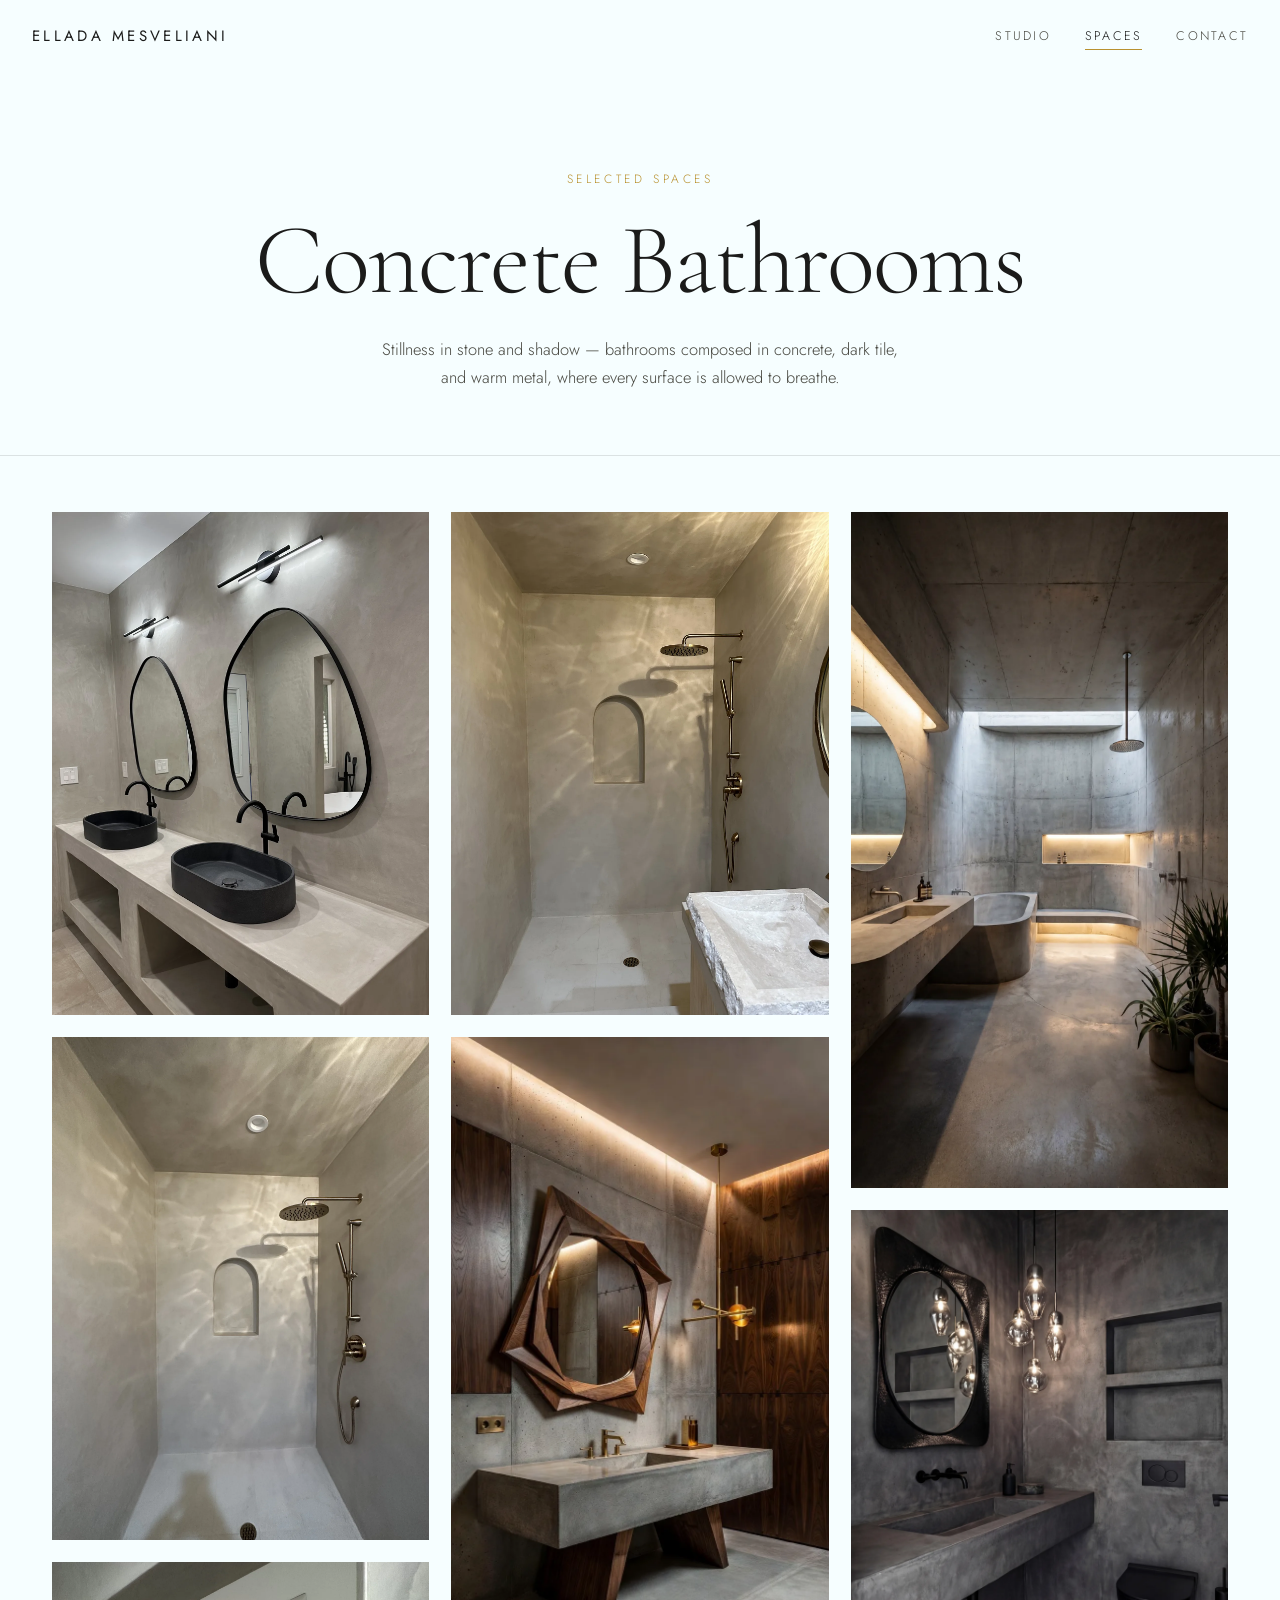
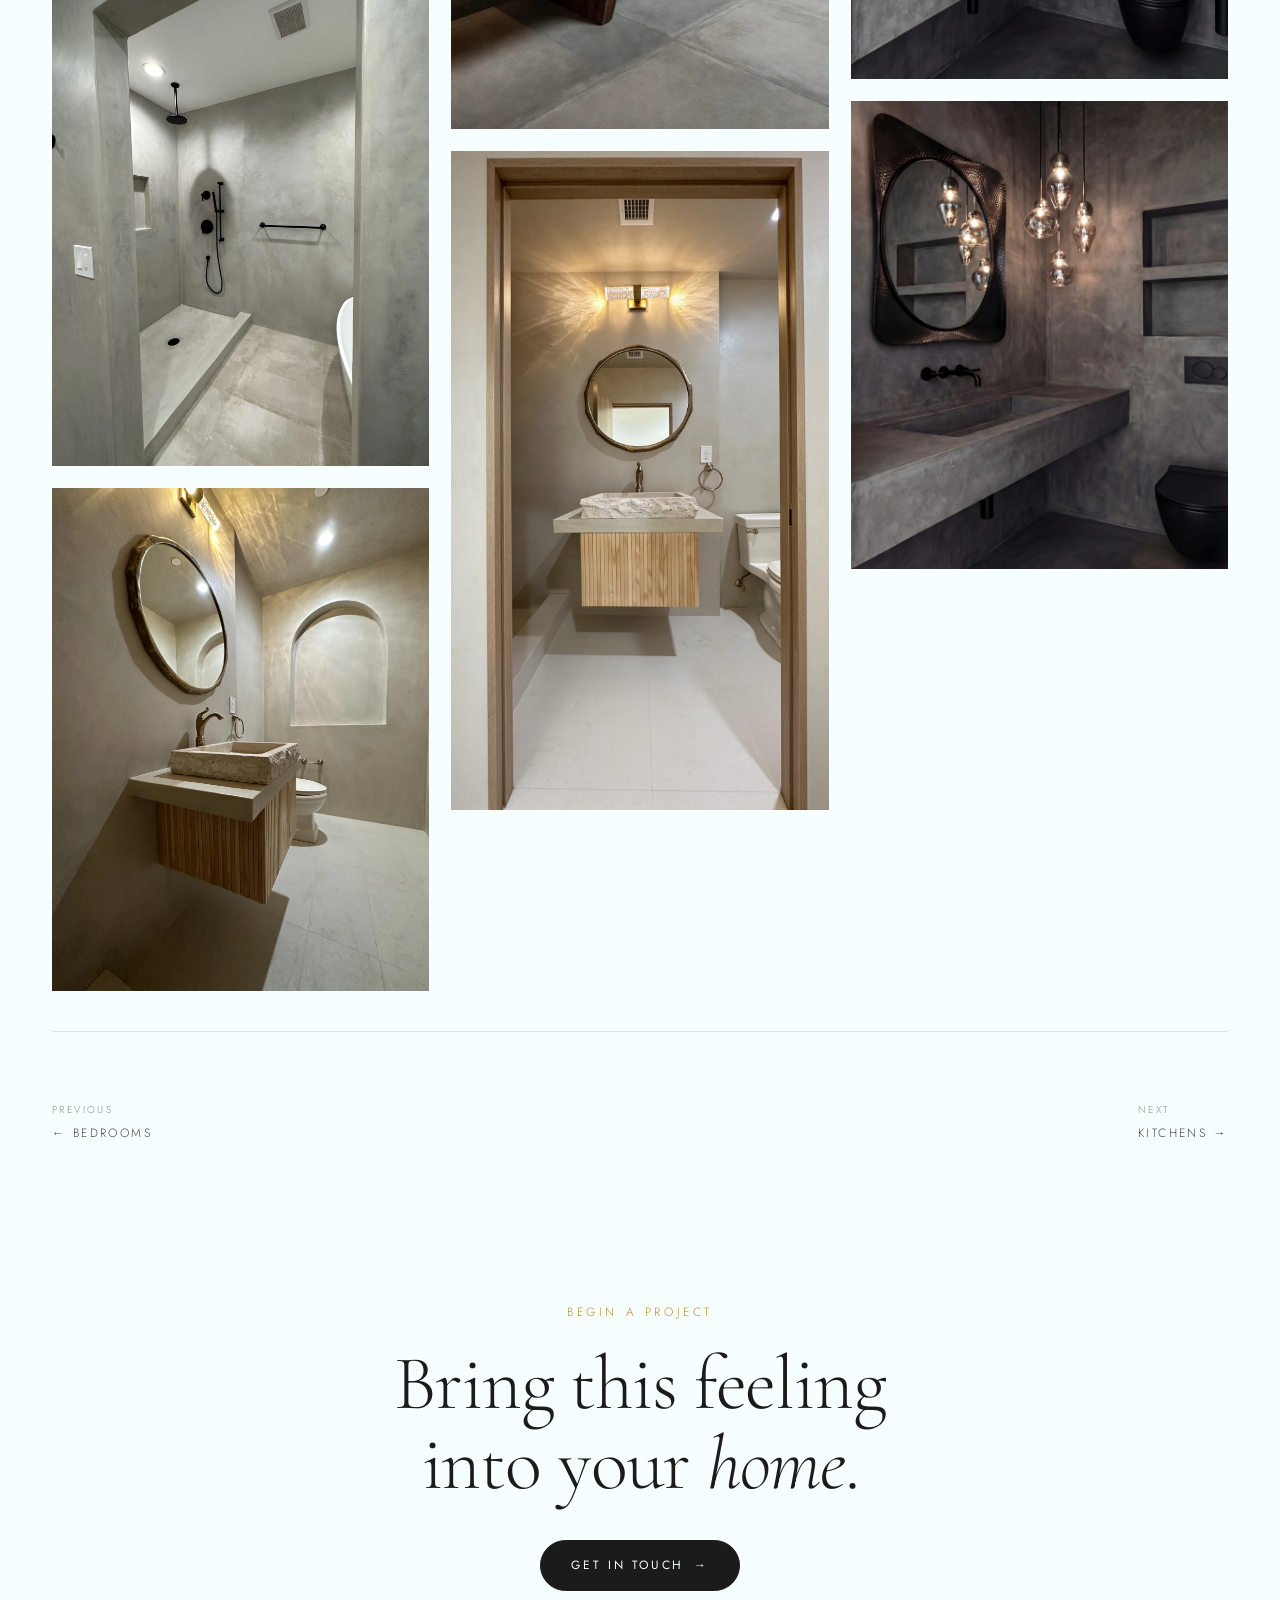
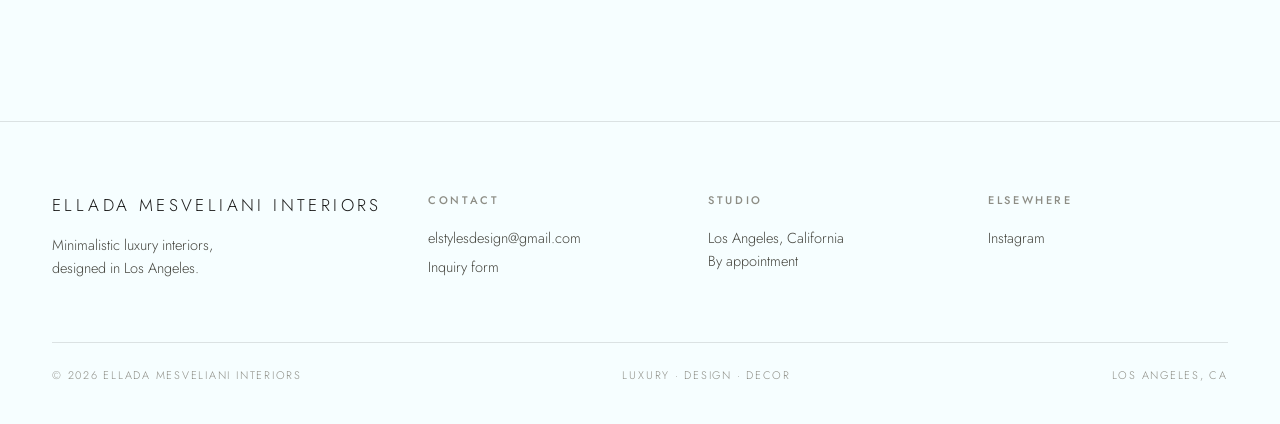
==== bathrooms.html @ 1f4c0fed "Update contact email to elstylesdesign@gmail.com and wire form to send Replace all displayed/mailto " ====
<!doctype html>
<html lang="en">
<head>
<meta charset="utf-8" />
<meta name="viewport" content="width=device-width, initial-scale=1" />
<title>Concrete Bathrooms — Ellada Mesveliani Interiors</title>
<meta name="description" content="Concrete bathrooms by Ellada Mesveliani Interiors — minimalistic luxury in Los Angeles." />
<link rel="preconnect" href="https://fonts.googleapis.com" />
<link rel="preconnect" href="https://fonts.gstatic.com" crossorigin />
<link href="https://fonts.googleapis.com/css2?family=Cormorant+Garamond:ital,wght@0,300;0,400;1,300;1,400&family=Jost:wght@200;300;400;500;600&display=swap" rel="stylesheet" />
<link rel="stylesheet" href="styles.css" />
</head>
<body>

<nav class="nav scrolled" id="nav">
  <a href="index.html" class="mark">Ellada Mesveliani</a>
  <div class="links" id="navLinks">
    <a href="index.html#studio">Studio</a>
    <a href="index.html#spaces" class="active">Spaces</a>
    <a href="contact.html">Contact</a>
  </div>
  <button class="nav-toggle" id="navToggle" aria-label="Menu">Menu</button>
</nav>

<header class="gallery-hero">
  <div class="wrap">
    <div class="eyebrow">Selected Spaces</div>
    <h1>Concrete Bathrooms</h1>
    <p>Stillness in stone and shadow — bathrooms composed in concrete, dark tile, and warm metal, where every surface is allowed to breathe.</p>
  </div>
</header>

<section class="wrap">
  <div class="gallery">
    <figure><img src="uploads/bathrooms/bath-01.webp" alt="Concrete bathroom in stone and shadow" loading="lazy" /></figure>
    <figure><img src="uploads/bathrooms/bath-02.webp" alt="Microcement bathroom with sculptural forms" loading="lazy" /></figure>
    <figure><img src="uploads/bathrooms/bath-03.webp" alt="Walk-in shower in dark tile with warm metal fixtures" loading="lazy" /></figure>
    <figure><img src="uploads/bathrooms/bath-04.webp" alt="Monolithic concrete vanity in minimalist bath" loading="lazy" /></figure>
    <figure><img src="uploads/bathrooms/bath-05.webp" alt="Stone bathroom composed in concrete and shadow" loading="lazy" /></figure>
    <figure><img src="uploads/bathrooms/bath-06.webp" alt="Powder room in warm concrete and brass" loading="lazy" /></figure>
    <figure><img src="uploads/bathrooms/bath-07.webp" alt="Tall concrete bath with quiet natural light" loading="lazy" /></figure>
    <figure><img src="uploads/bathrooms/bath-08.webp" alt="Sculptural concrete bathroom detail" loading="lazy" /></figure>
    <figure><img src="uploads/bathrooms/bath-09.webp" alt="Dark stone bathroom with monolithic surfaces" loading="lazy" /></figure>
    <figure><img src="uploads/bathrooms/bath-10.webp" alt="Concrete and dark tile bathroom in soft shadow" loading="lazy" /></figure>
  </div>

  <nav class="space-nav">
    <a href="bedrooms.html"><span class="k">Previous</span>&larr; Bedrooms</a>
    <a href="kitchens.html"><span class="k">Next</span>Kitchens &rarr;</a>
  </nav>
</section>

<section class="contact-band">
  <div class="wrap reveal">
    <div class="eyebrow">Begin a Project</div>
    <h2>Bring this feeling<br>into your <em>home</em>.</h2>
    <a href="contact.html" class="btn solid">Get in touch <span class="arrow">&rarr;</span></a>
  </div>
</section>

<footer class="foot">
  <div class="wrap">
    <div class="grid-foot">
      <div>
        <div class="brand-mark">Ellada Mesveliani Interiors</div>
        <p>Minimalistic luxury interiors,<br>designed in Los Angeles.</p>
      </div>
      <div>
        <h4>Contact</h4>
        <a href="mailto:elstylesdesign@gmail.com">elstylesdesign@gmail.com</a>
        <a href="contact.html">Inquiry form</a>
      </div>
      <div>
        <h4>Studio</h4>
        <p>Los Angeles, California<br>By appointment</p>
      </div>
      <div>
        <h4>Elsewhere</h4>
        <a href="https://instagram.com/ellada_mesveliani" target="_blank" rel="noopener">Instagram</a>
      </div>
    </div>
    <div class="meta">
      <span>&copy; 2026 Ellada Mesveliani Interiors</span>
      <span>Luxury &middot; Design &middot; Decor</span>
      <span>Los Angeles, CA</span>
    </div>
  </div>
</footer>

<div class="lightbox" id="lightbox" aria-hidden="true">
  <button class="lb-close" id="lbClose">Close &times;</button>
  <button class="lb-arrow lb-prev" id="lbPrev" aria-label="Previous">&#8249;</button>
  <img id="lbImg" src="" alt="" />
  <button class="lb-arrow lb-next" id="lbNext" aria-label="Next">&#8250;</button>
</div>

<script src="script.js"></script>
</body>
</html>
---- styles.css ----
/* ===========================================================
   Ellada Mesveliani Interiors — shared stylesheet
   Luxury · Design · Decor — Los Angeles
   =========================================================== */

:root {
  --bg:        #F6FEFF;   /* page background */
  --ink:       #1b1b1a;   /* primary text   */
  --ink-soft:  #46463f;   /* body copy      */
  --ink-mute:  #8d8d85;   /* captions       */
  --gold:      #b9912f;   /* accent / mark  */
  --gold-soft: #cda85a;
  --rule:      rgba(27, 27, 26, 0.12);

  --font:  "Jost", -apple-system, BlinkMacSystemFont, "Segoe UI", sans-serif;
  --serif: "Cormorant Garamond", "Times New Roman", serif;
}

* { box-sizing: border-box; margin: 0; padding: 0; }

html { scroll-behavior: smooth; }

body {
  background: var(--bg);
  color: var(--ink);
  font-family: var(--font);
  font-weight: 300;
  font-size: 16px;
  line-height: 1.6;
  -webkit-font-smoothing: antialiased;
  text-rendering: optimizeLegibility;
}

img { max-width: 100%; display: block; }
a   { color: inherit; text-decoration: none; }

.wrap { max-width: 1240px; margin: 0 auto; padding: 0 32px; }

/* ——— Reveal on scroll ——— */
.reveal {
  opacity: 0;
  transform: translateY(28px);
  transition: opacity 1s cubic-bezier(0.2, 0.8, 0.2, 1),
              transform 1s cubic-bezier(0.2, 0.8, 0.2, 1);
}
.reveal.in { opacity: 1; transform: none; }

/* ===========================================================
   Navigation
   =========================================================== */
.nav {
  position: fixed;
  top: 0; left: 0; right: 0;
  z-index: 100;
  display: flex;
  align-items: center;
  justify-content: space-between;
  padding: 22px 32px;
  transition: background 0.5s ease, padding 0.5s ease, box-shadow 0.5s ease;
}
.nav.scrolled {
  background: rgba(246, 254, 255, 0.82);
  backdrop-filter: blur(12px);
  padding: 16px 32px;
  box-shadow: 0 1px 0 var(--rule);
}
.nav .mark {
  font-size: 15px;
  letter-spacing: 0.22em;
  font-weight: 400;
  text-transform: uppercase;
}
.nav .links { display: flex; gap: 34px; }
.nav .links a {
  font-size: 12.5px;
  letter-spacing: 0.18em;
  text-transform: uppercase;
  color: var(--ink-soft);
  position: relative;
  padding: 4px 0;
  transition: color 0.3s ease;
}
.nav .links a::after {
  content: "";
  position: absolute;
  left: 0; bottom: 0;
  width: 100%; height: 1px;
  background: var(--gold);
  transform: scaleX(0);
  transform-origin: left;
  transition: transform 0.4s ease;
}
.nav .links a:hover,
.nav .links a.active { color: var(--ink); }
.nav .links a:hover::after,
.nav .links a.active::after { transform: scaleX(1); }

.nav-toggle {
  display: none;
  background: none; border: 0;
  font-family: var(--font);
  font-size: 12px;
  letter-spacing: 0.18em;
  text-transform: uppercase;
  cursor: pointer;
  color: var(--ink);
}

@media (max-width: 760px) {
  .nav .links {
    position: fixed;
    inset: 0;
    flex-direction: column;
    align-items: center;
    justify-content: center;
    gap: 28px;
    background: var(--bg);
    opacity: 0;
    pointer-events: none;
    transition: opacity 0.4s ease;
  }
  .nav .links.open { opacity: 1; pointer-events: auto; }
  .nav .links a { font-size: 16px; }
  .nav-toggle { display: block; z-index: 110; }
}

/* ===========================================================
   Hero — Logo Website Lander
   =========================================================== */
.lander {
  position: relative;
  min-height: 100vh;
  display: flex;
  flex-direction: column;
  align-items: center;
  justify-content: center;
  text-align: center;
  padding: 120px 24px 80px;
}
.lander .name {
  font-weight: 200;
  font-size: clamp(34px, 7.2vw, 104px);
  line-height: 1.04;
  letter-spacing: 0.04em;
  text-transform: uppercase;
}
.lander .sub {
  margin-top: 30px;
  font-size: clamp(13px, 1.7vw, 21px);
  font-weight: 300;
  letter-spacing: 0.42em;
  text-transform: uppercase;
  color: var(--ink-soft);
}
.lander .place {
  margin-top: 26px;
  font-size: 12px;
  font-weight: 600;
  letter-spacing: 0.32em;
  text-transform: uppercase;
}
.lander .crest {
  width: clamp(86px, 10vw, 138px);
  height: auto;
  margin-top: 36px;
}
/* logo is a transparent PNG/WebP — sits cleanly on any background */
/* staged fade-in */
.lander > * { opacity: 0; transform: translateY(18px); animation: rise 1.1s cubic-bezier(0.2,0.8,0.2,1) forwards; }
.lander .name  { animation-delay: 0.15s; }
.lander .sub   { animation-delay: 0.45s; }
.lander .place { animation-delay: 0.65s; }
.lander .crest { animation-delay: 0.85s; }
@keyframes rise { to { opacity: 1; transform: none; } }

.scroll-cue {
  position: absolute;
  bottom: 40px; left: 50%;
  transform: translateX(-50%);
  text-align: center;
  font-size: 10px;
  letter-spacing: 0.3em;
  text-transform: uppercase;
  color: var(--ink-mute);
  opacity: 0;
  animation: riseCue 1.1s ease 1.2s forwards;
}
/* keep the horizontal centering through the fade-in */
@keyframes riseCue {
  from { opacity: 0; transform: translateX(-50%) translateY(18px); }
  to   { opacity: 1; transform: translateX(-50%); }
}
.scroll-cue::after {
  content: "";
  display: block;
  width: 1px; height: 38px;
  margin: 14px auto 0;
  background: linear-gradient(var(--ink-mute), transparent);
}

/* ===========================================================
   Section scaffolding
   =========================================================== */
.section { padding: 110px 0; }
.eyebrow {
  font-size: 12px;
  letter-spacing: 0.3em;
  text-transform: uppercase;
  color: var(--gold);
  margin-bottom: 22px;
}

/* ——— Tagline ——— */
.tagline {
  text-align: center;
  padding: 120px 24px;
  border-top: 1px solid var(--rule);
  border-bottom: 1px solid var(--rule);
}
.tagline p {
  font-family: var(--serif);
  font-weight: 300;
  font-style: italic;
  font-size: clamp(26px, 4.2vw, 56px);
  line-height: 1.28;
  letter-spacing: -0.01em;
  max-width: 980px;
  margin: 0 auto;
}
.tagline .crest-sm { width: 30px; margin: 0 auto 30px; opacity: 0.9; }

/* ——— About / Bio ——— */
.about {
  display: grid;
  grid-template-columns: 0.85fr 1.15fr;
  gap: 72px;
  align-items: center;
}
.portrait {
  aspect-ratio: 1117 / 2000;
  position: relative;
  overflow: hidden;
  background: linear-gradient(135deg, #eef7f8 0%, #e3eef0 100%);
}
.portrait img {
  width: 100%;
  height: 100%;
  object-fit: contain;
  object-position: center;
}
.about h2 {
  font-family: var(--serif);
  font-weight: 300;
  font-size: clamp(30px, 4vw, 50px);
  line-height: 1.1;
  letter-spacing: -0.01em;
  margin-bottom: 28px;
}
.about .bio p {
  font-size: 16.5px;
  line-height: 1.78;
  color: var(--ink-soft);
  margin-bottom: 20px;
  max-width: 560px;
}
.about .bio p:last-child { margin-bottom: 0; }
.about .bio em { font-style: italic; color: var(--ink); }
.about .signoff {
  margin-top: 34px;
  font-family: var(--serif);
  font-style: italic;
  font-size: 22px;
  color: var(--ink);
}
@media (max-width: 860px) {
  .about { grid-template-columns: 1fr; gap: 44px; }
  .portrait { max-width: 420px; }
}

/* ——— Spaces grid ——— */
.spaces-head { text-align: center; margin-bottom: 64px; }
.spaces-head h2 {
  font-family: var(--serif);
  font-weight: 300;
  font-size: clamp(32px, 4.6vw, 60px);
  line-height: 1.08;
  letter-spacing: -0.01em;
}
.grid {
  display: grid;
  grid-template-columns: repeat(2, 1fr);
  gap: 24px;
}
.tile {
  position: relative;
  aspect-ratio: 3 / 2;
  overflow: hidden;
  background: linear-gradient(135deg, #eef7f8 0%, #dfeced 100%);
  display: block;
}
.tile img.cover {
  position: absolute;
  inset: 0;
  width: 100%; height: 100%;
  object-fit: cover;
  transition: transform 0.8s cubic-bezier(0.2,0.8,0.2,1);
}
.tile:hover img.cover { transform: scale(1.04); }
.tile.has-photo::before {
  content: "";
  position: absolute; inset: 0; z-index: 1;
  background: linear-gradient(to top, rgba(20,22,22,0.55) 0%, rgba(20,22,22,0) 45%);
}
.tile.has-photo .label { color: #fff; }
.tile .label {
  position: absolute;
  left: 26px; bottom: 22px;
  z-index: 2;
  color: var(--ink);
  transition: transform 0.5s cubic-bezier(0.2,0.8,0.2,1);
}
.tile .label .k {
  font-size: 11px;
  letter-spacing: 0.26em;
  text-transform: uppercase;
  color: var(--gold);
}
.tile .label .t {
  font-family: var(--serif);
  font-size: 28px;
  font-weight: 300;
  line-height: 1.1;
  margin-top: 4px;
}
.tile .num {
  position: absolute;
  top: 20px; right: 24px;
  font-size: 12px;
  letter-spacing: 0.2em;
  color: var(--ink-mute);
  z-index: 2;
}
.tile::after {
  content: "";
  position: absolute; inset: 0;
  background: rgba(27,27,26,0.04);
  opacity: 0;
  transition: opacity 0.5s ease;
}
.tile:hover::after { opacity: 1; }
.tile:hover .label { transform: translateY(-4px); }
@media (max-width: 640px) {
  .grid { grid-template-columns: 1fr; gap: 16px; }
}

/* ——— Contact band on home ——— */
.contact-band { text-align: center; padding: 130px 24px; }
.contact-band h2 {
  font-family: var(--serif);
  font-weight: 300;
  font-size: clamp(36px, 6vw, 84px);
  line-height: 1.04;
  letter-spacing: -0.015em;
  margin-bottom: 36px;
}
.contact-band h2 em { font-style: italic; }

/* ===========================================================
   Buttons
   =========================================================== */
.btn {
  display: inline-flex;
  align-items: center;
  gap: 10px;
  padding: 15px 30px;
  border: 1px solid var(--ink);
  border-radius: 999px;
  font-size: 12px;
  letter-spacing: 0.22em;
  text-transform: uppercase;
  font-weight: 400;
  transition: background 0.4s ease, color 0.4s ease, transform 0.4s ease;
}
.btn:hover { background: var(--ink); color: var(--bg); }
.btn.solid { background: var(--ink); color: var(--bg); }
.btn.solid:hover { background: transparent; color: var(--ink); }
.btn .arrow { transition: transform 0.4s ease; }
.btn:hover .arrow { transform: translateX(5px); }

/* ===========================================================
   Gallery sub-pages (one per space)
   =========================================================== */
.gallery-hero {
  text-align: center;
  padding: 170px 0 64px;
  margin-bottom: 56px;
  border-bottom: 1px solid var(--rule);
}
.gallery-hero h1 {
  font-family: var(--serif);
  font-weight: 300;
  font-size: clamp(46px, 8vw, 100px);
  line-height: 1;
  letter-spacing: -0.02em;
}
.gallery-hero p {
  max-width: 540px;
  margin: 24px auto 0;
  font-size: 16.5px;
  line-height: 1.7;
  color: var(--ink-soft);
}

/* masonry via CSS columns */
.gallery {
  columns: 3;
  column-gap: 22px;
}
.gallery figure {
  break-inside: avoid;
  margin: 0 0 22px;
  overflow: hidden;
  background: linear-gradient(135deg, #eef7f8 0%, #dfeced 100%);
}
.gallery img {
  width: 100%;
  display: block;
  cursor: zoom-in;
  transition: transform 0.9s cubic-bezier(0.2, 0.8, 0.2, 1), opacity 0.6s ease;
}
.gallery figure:hover img { transform: scale(1.035); }
@media (max-width: 900px) { .gallery { columns: 2; } }
@media (max-width: 600px) { .gallery { columns: 1; } }

/* empty state until photography is added */
.gallery-empty {
  text-align: center;
  padding: 70px 0 90px;
  color: var(--ink-mute);
}
.gallery-empty .crest-sm { width: 40px; margin: 0 auto 22px; }
.gallery-empty p { font-size: 14px; letter-spacing: 0.04em; }

/* prev / next space navigation */
.space-nav {
  display: flex;
  justify-content: space-between;
  gap: 24px;
  flex-wrap: wrap;
  padding: 70px 0 30px;
  margin-top: 40px;
  border-top: 1px solid var(--rule);
}
.space-nav a {
  font-size: 12px;
  letter-spacing: 0.2em;
  text-transform: uppercase;
  color: var(--ink-soft);
  transition: color 0.3s ease;
}
.space-nav a:hover { color: var(--ink); }
.space-nav .k { color: var(--ink-mute); display: block; margin-bottom: 6px; font-size: 10px; }

/* lightbox */
.lightbox {
  position: fixed;
  inset: 0;
  z-index: 1000;
  background: rgba(22, 24, 24, 0.94);
  display: none;
  align-items: center;
  justify-content: center;
  padding: 40px;
  cursor: zoom-out;
}
.lightbox.open { display: flex; }
.lightbox img { max-width: 92vw; max-height: 88vh; object-fit: contain; box-shadow: 0 30px 80px rgba(0,0,0,0.5); }
.lightbox .lb-close,
.lightbox .lb-arrow {
  position: absolute;
  color: rgba(255,255,255,0.8);
  background: none; border: 0;
  font-family: var(--font);
  cursor: pointer;
  transition: color 0.3s ease;
}
.lightbox .lb-close { top: 26px; right: 32px; font-size: 12px; letter-spacing: 0.2em; text-transform: uppercase; }
.lightbox .lb-arrow { top: 50%; transform: translateY(-50%); font-size: 30px; padding: 16px; }
.lightbox .lb-prev { left: 16px; }
.lightbox .lb-next { right: 16px; }
.lightbox .lb-close:hover, .lightbox .lb-arrow:hover { color: #fff; }

/* ===========================================================
   Footer
   =========================================================== */
.foot {
  border-top: 1px solid var(--rule);
  padding: 70px 0 40px;
}
.foot .grid-foot {
  display: grid;
  grid-template-columns: 1.4fr 1fr 1fr 1fr;
  gap: 40px;
}
.foot h4 {
  font-size: 11px;
  letter-spacing: 0.24em;
  text-transform: uppercase;
  color: var(--ink-mute);
  margin-bottom: 16px;
  font-weight: 500;
}
.foot p, .foot a { font-size: 14.5px; color: var(--ink-soft); display: block; margin-bottom: 6px; }
.foot a:hover { color: var(--ink); }
.foot .brand-mark {
  font-size: 17px;
  letter-spacing: 0.2em;
  text-transform: uppercase;
  color: var(--ink);
  margin-bottom: 14px;
}
.foot .meta {
  margin-top: 56px;
  padding-top: 24px;
  border-top: 1px solid var(--rule);
  display: flex;
  justify-content: space-between;
  flex-wrap: wrap;
  gap: 10px;
  font-size: 11px;
  letter-spacing: 0.16em;
  text-transform: uppercase;
  color: var(--ink-mute);
}
@media (max-width: 760px) {
  .foot .grid-foot { grid-template-columns: 1fr 1fr; }
}
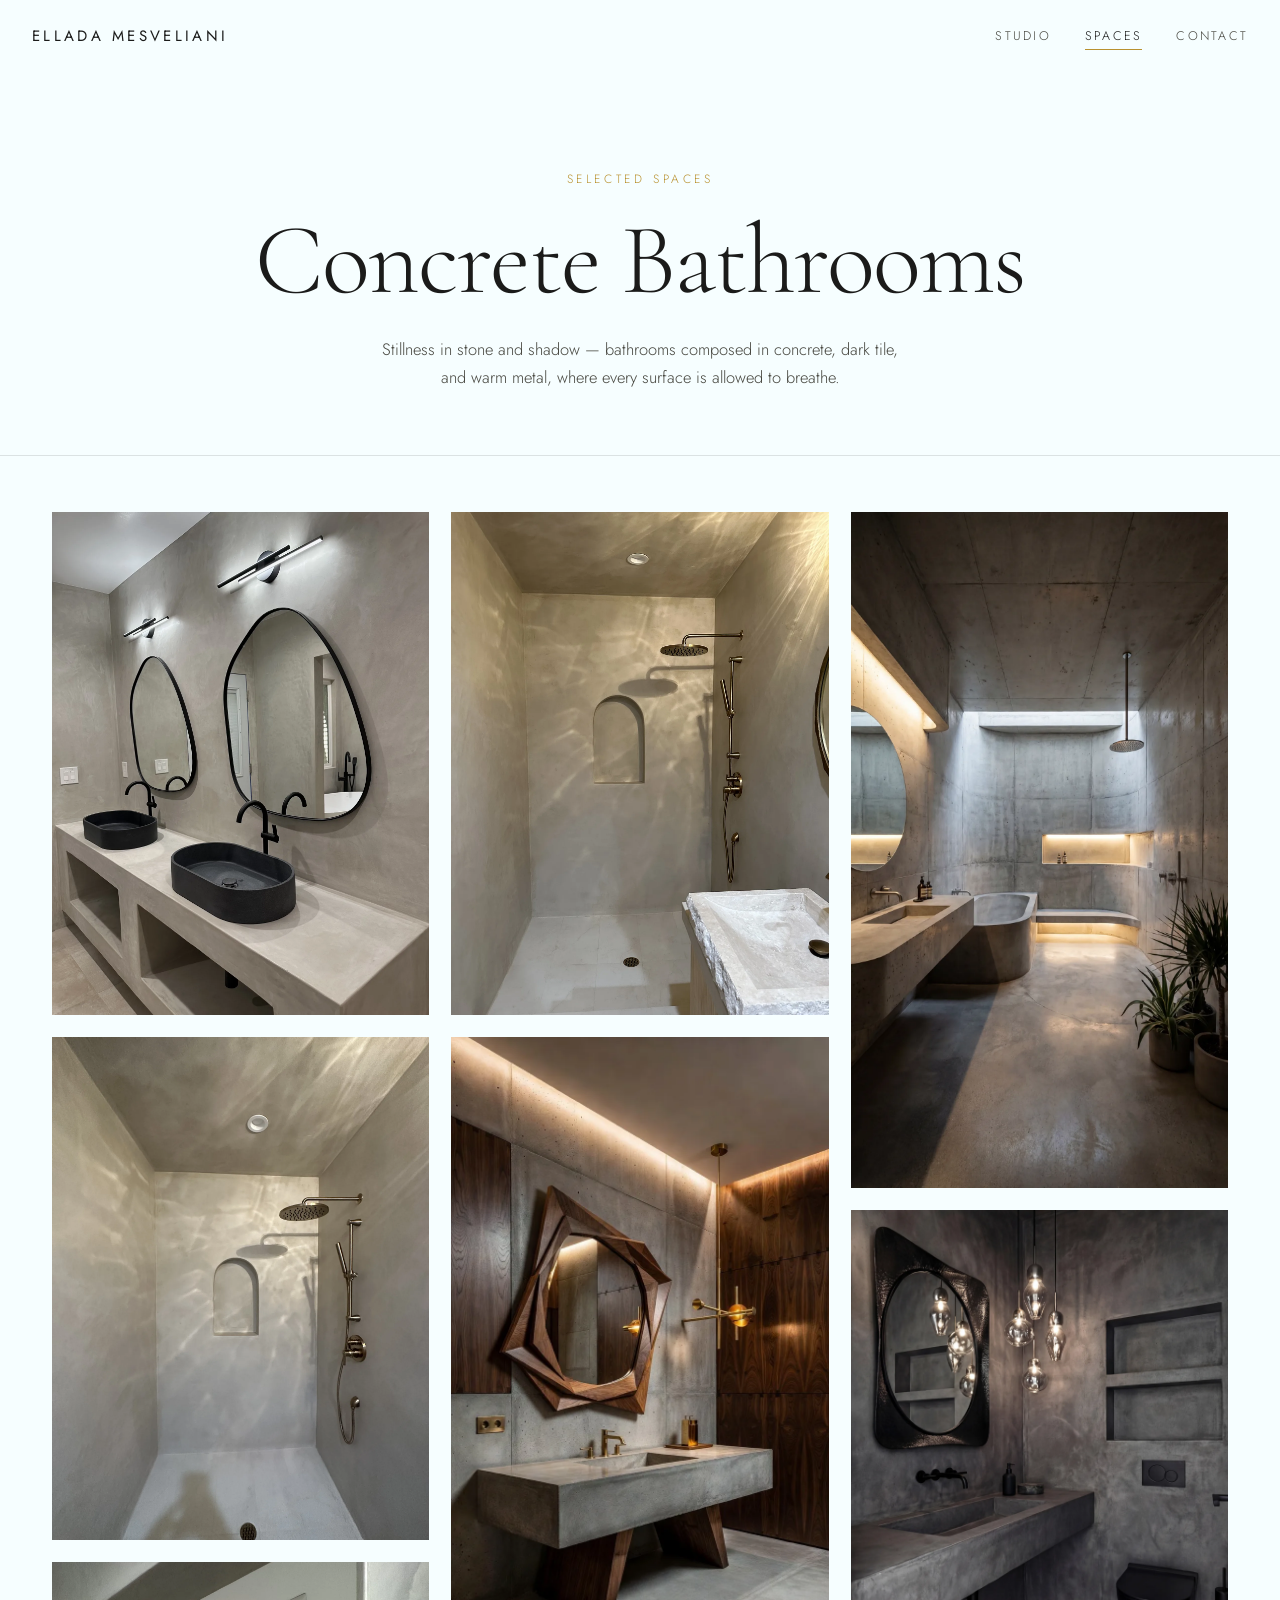
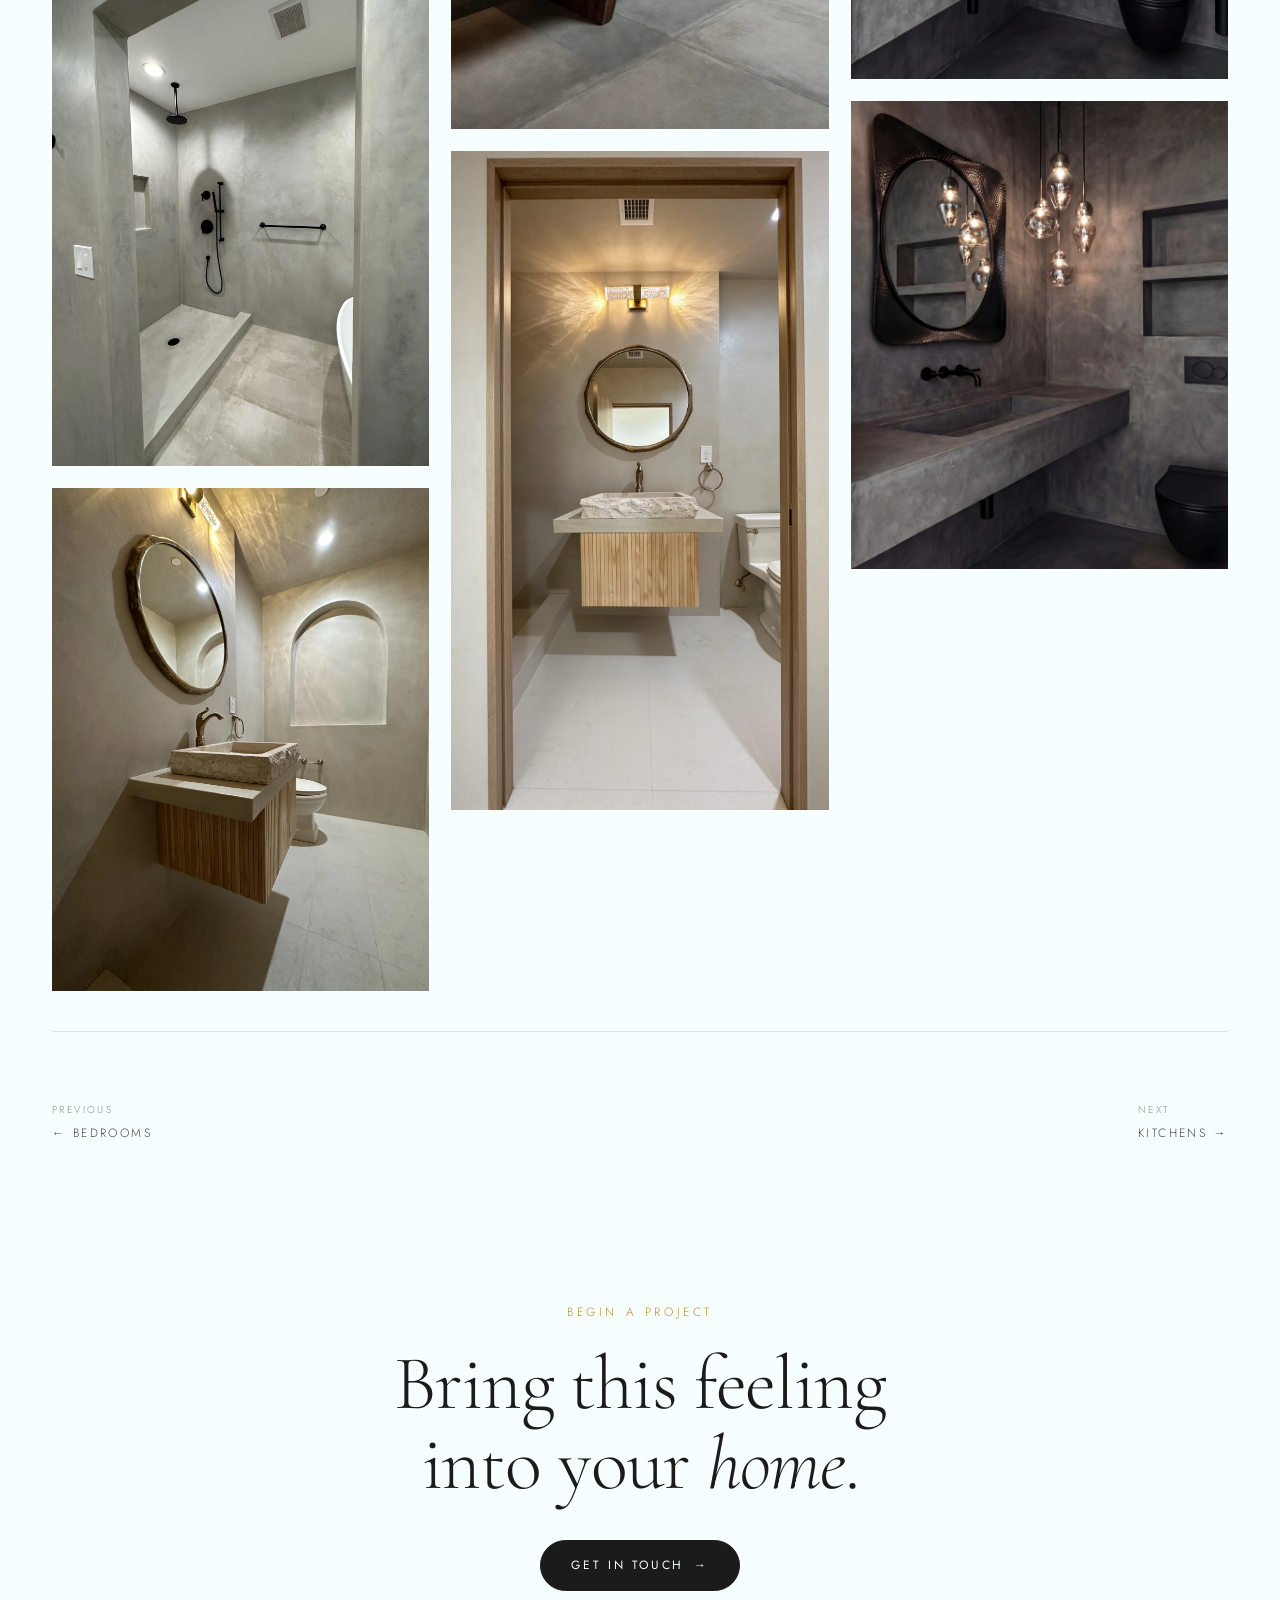
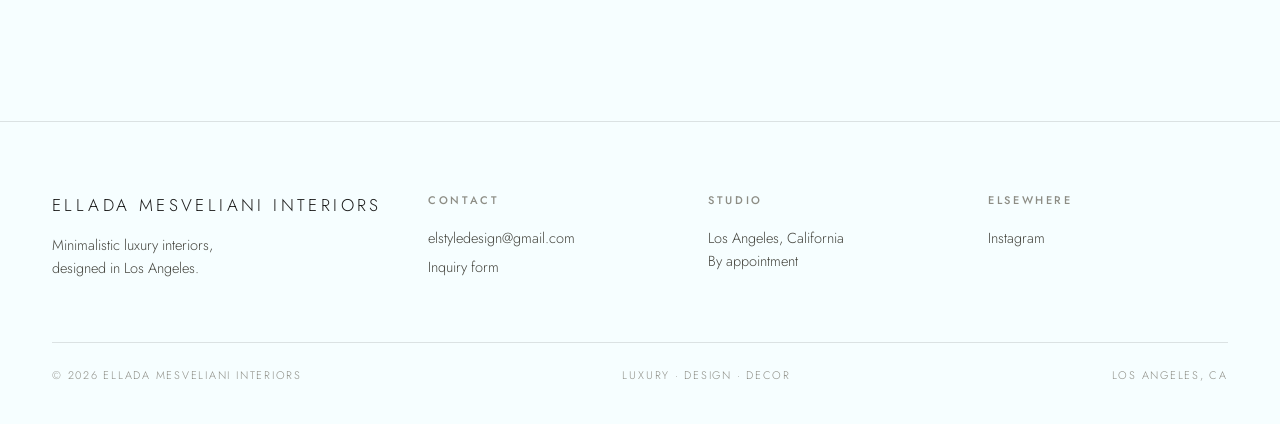
==== commit a335b7d3: "Correct contact email spelling to elstyledesign@gmail.com Fix the address everywhere (displayed link" ====
--- a/bathrooms.html
+++ b/bathrooms.html
@@ -67,7 +67,7 @@
       </div>
       <div>
         <h4>Contact</h4>
-        <a href="mailto:elstylesdesign@gmail.com">elstylesdesign@gmail.com</a>
+        <a href="mailto:elstyledesign@gmail.com">elstyledesign@gmail.com</a>
         <a href="contact.html">Inquiry form</a>
       </div>
       <div>
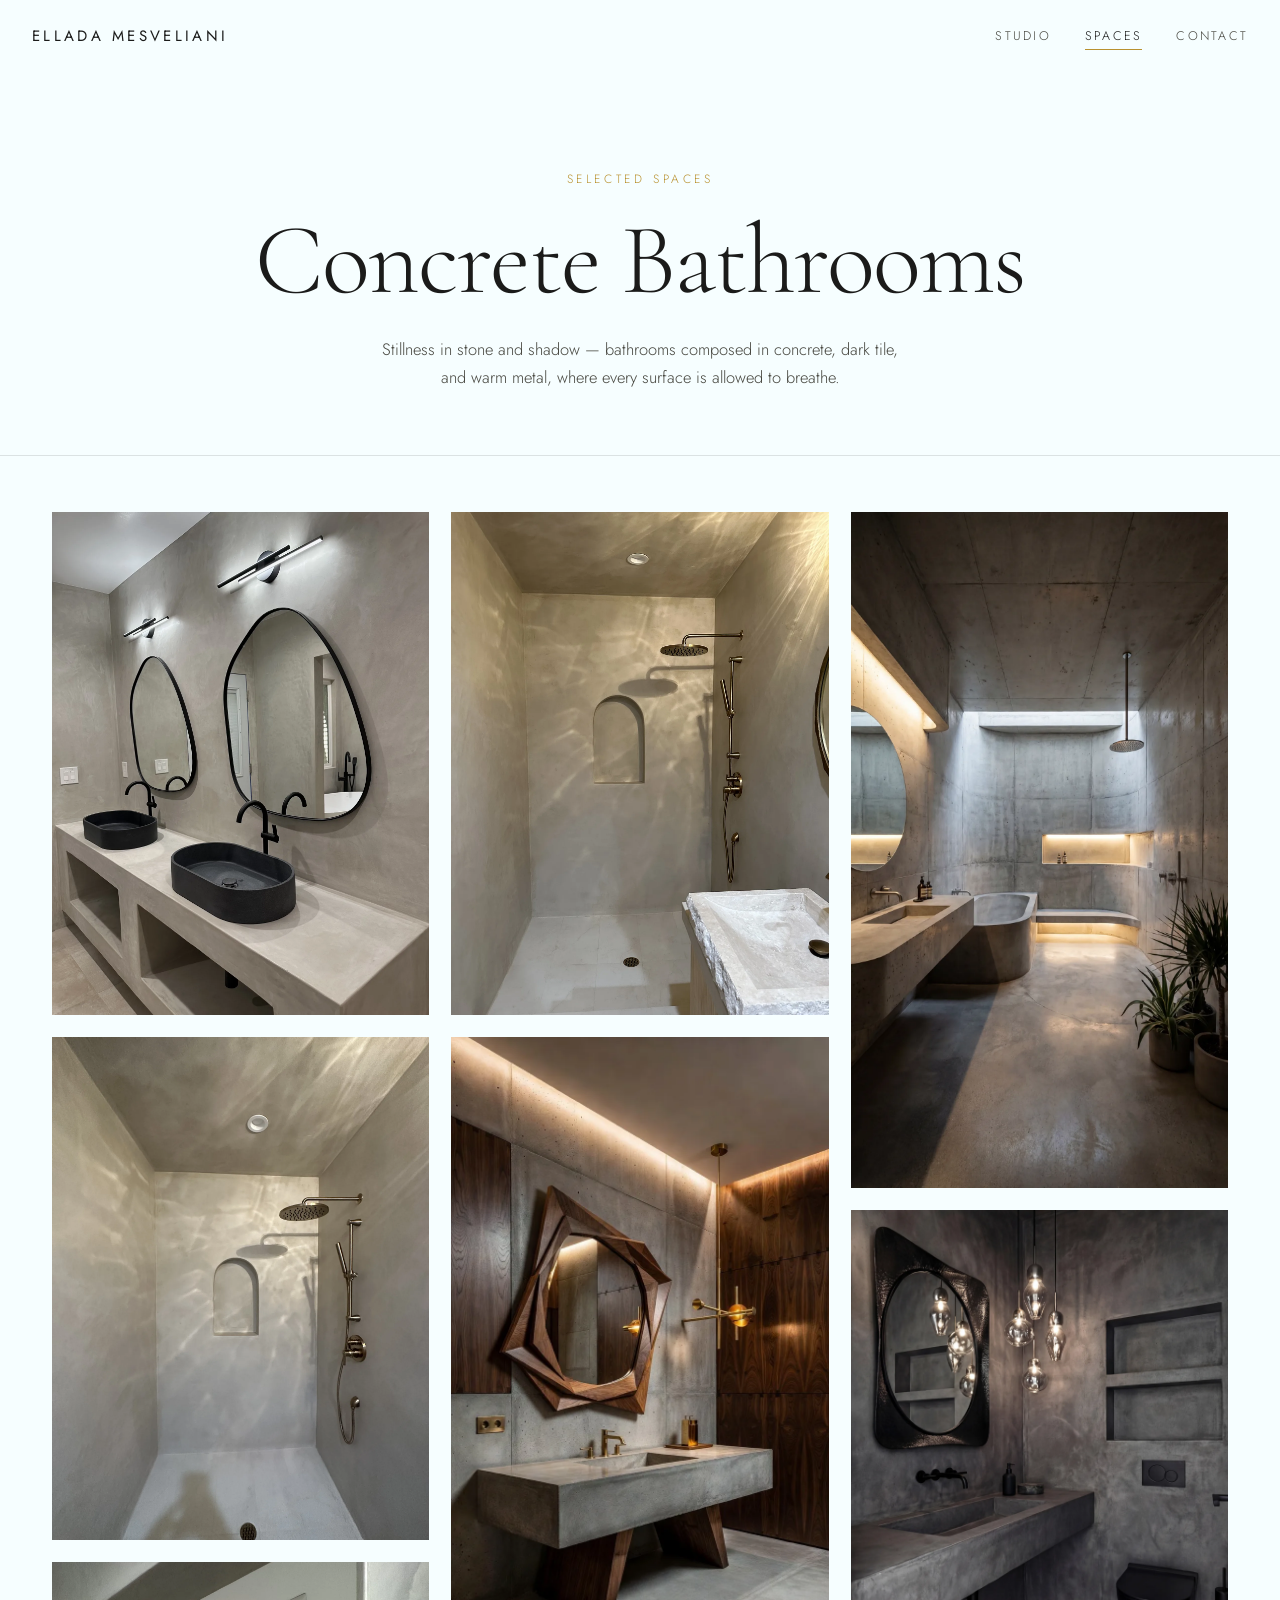
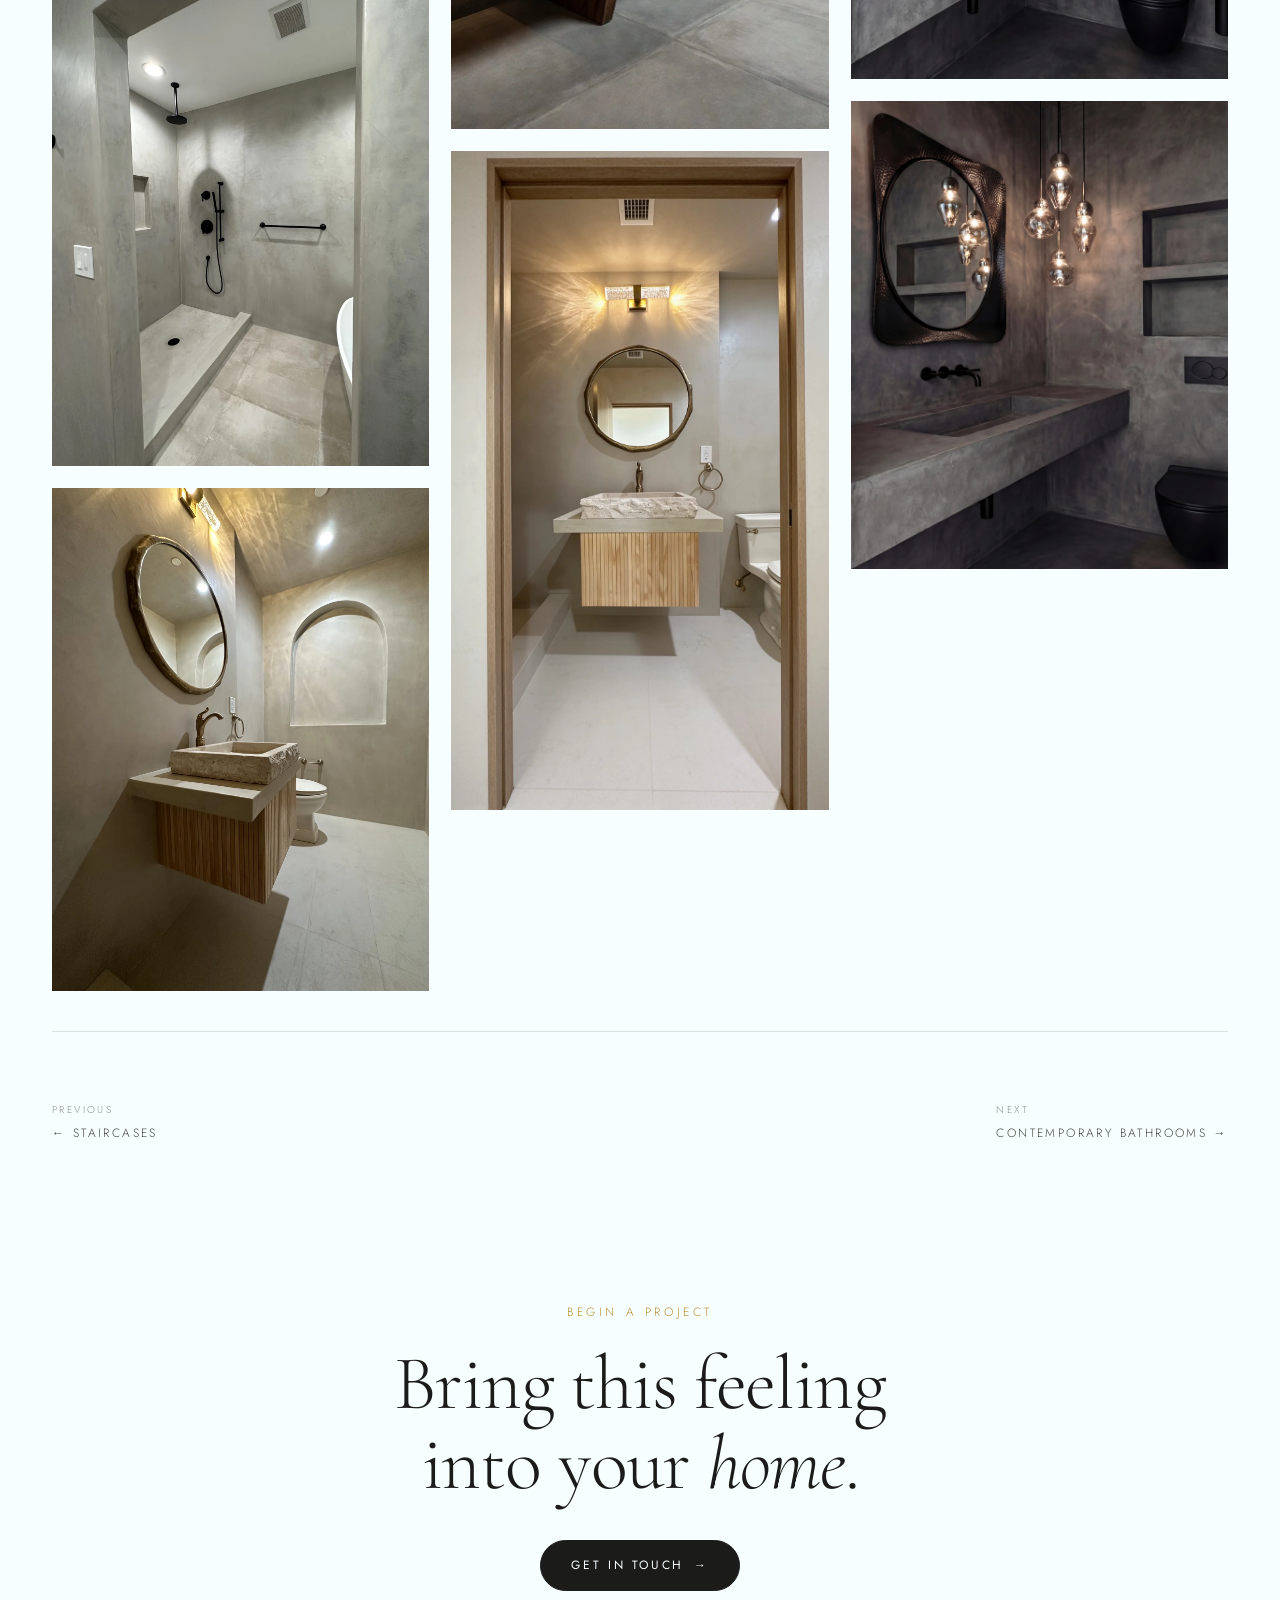
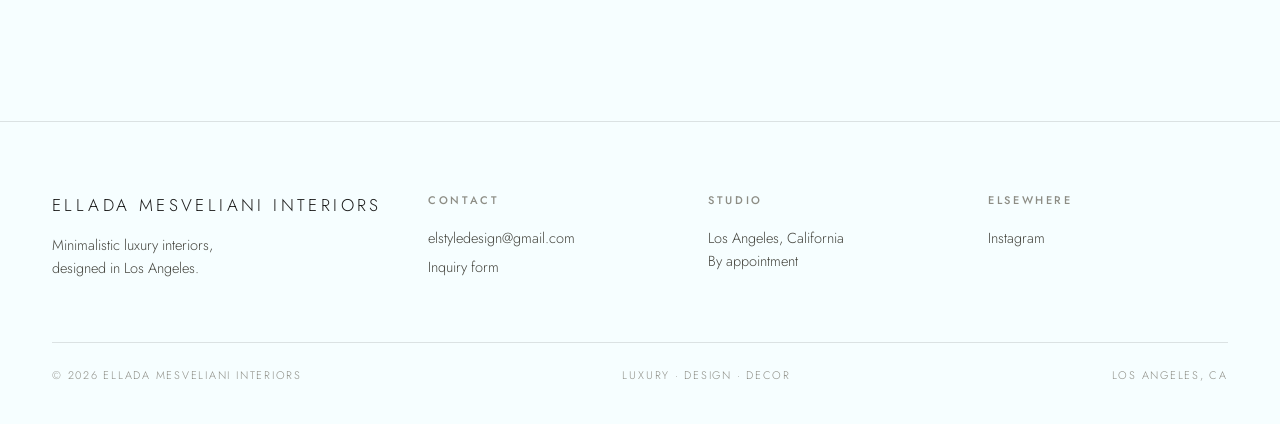
==== commit 4351fc2b: "Add all Drive photos as nine space galleries Import every photo from the ELLADA_WEBSITE_PHOTOS Drive" ====
--- a/bathrooms.html
+++ b/bathrooms.html
@@ -4,7 +4,7 @@
 <meta charset="utf-8" />
 <meta name="viewport" content="width=device-width, initial-scale=1" />
 <title>Concrete Bathrooms — Ellada Mesveliani Interiors</title>
-<meta name="description" content="Concrete bathrooms by Ellada Mesveliani Interiors — minimalistic luxury in Los Angeles." />
+<meta name="description" content="Concrete Bathrooms by Ellada Mesveliani Interiors — minimalistic luxury in Los Angeles." />
 <link rel="preconnect" href="https://fonts.googleapis.com" />
 <link rel="preconnect" href="https://fonts.gstatic.com" crossorigin />
 <link href="https://fonts.googleapis.com/css2?family=Cormorant+Garamond:ital,wght@0,300;0,400;1,300;1,400&family=Jost:wght@200;300;400;500;600&display=swap" rel="stylesheet" />
@@ -32,21 +32,21 @@
 
 <section class="wrap">
   <div class="gallery">
-    <figure><img src="uploads/bathrooms/bath-01.webp" alt="Concrete bathroom in stone and shadow" loading="lazy" /></figure>
-    <figure><img src="uploads/bathrooms/bath-02.webp" alt="Microcement bathroom with sculptural forms" loading="lazy" /></figure>
-    <figure><img src="uploads/bathrooms/bath-03.webp" alt="Walk-in shower in dark tile with warm metal fixtures" loading="lazy" /></figure>
-    <figure><img src="uploads/bathrooms/bath-04.webp" alt="Monolithic concrete vanity in minimalist bath" loading="lazy" /></figure>
-    <figure><img src="uploads/bathrooms/bath-05.webp" alt="Stone bathroom composed in concrete and shadow" loading="lazy" /></figure>
-    <figure><img src="uploads/bathrooms/bath-06.webp" alt="Powder room in warm concrete and brass" loading="lazy" /></figure>
-    <figure><img src="uploads/bathrooms/bath-07.webp" alt="Tall concrete bath with quiet natural light" loading="lazy" /></figure>
-    <figure><img src="uploads/bathrooms/bath-08.webp" alt="Sculptural concrete bathroom detail" loading="lazy" /></figure>
-    <figure><img src="uploads/bathrooms/bath-09.webp" alt="Dark stone bathroom with monolithic surfaces" loading="lazy" /></figure>
-    <figure><img src="uploads/bathrooms/bath-10.webp" alt="Concrete and dark tile bathroom in soft shadow" loading="lazy" /></figure>
+    <figure><img src="uploads/bathrooms/bath-01.webp" alt="Concrete Bathrooms — Ellada Mesveliani Interiors" loading="lazy" /></figure>
+    <figure><img src="uploads/bathrooms/bath-02.webp" alt="Concrete Bathrooms — Ellada Mesveliani Interiors" loading="lazy" /></figure>
+    <figure><img src="uploads/bathrooms/bath-03.webp" alt="Concrete Bathrooms — Ellada Mesveliani Interiors" loading="lazy" /></figure>
+    <figure><img src="uploads/bathrooms/bath-04.webp" alt="Concrete Bathrooms — Ellada Mesveliani Interiors" loading="lazy" /></figure>
+    <figure><img src="uploads/bathrooms/bath-05.webp" alt="Concrete Bathrooms — Ellada Mesveliani Interiors" loading="lazy" /></figure>
+    <figure><img src="uploads/bathrooms/bath-06.webp" alt="Concrete Bathrooms — Ellada Mesveliani Interiors" loading="lazy" /></figure>
+    <figure><img src="uploads/bathrooms/bath-07.webp" alt="Concrete Bathrooms — Ellada Mesveliani Interiors" loading="lazy" /></figure>
+    <figure><img src="uploads/bathrooms/bath-08.webp" alt="Concrete Bathrooms — Ellada Mesveliani Interiors" loading="lazy" /></figure>
+    <figure><img src="uploads/bathrooms/bath-09.webp" alt="Concrete Bathrooms — Ellada Mesveliani Interiors" loading="lazy" /></figure>
+    <figure><img src="uploads/bathrooms/bath-10.webp" alt="Concrete Bathrooms — Ellada Mesveliani Interiors" loading="lazy" /></figure>
   </div>
 
   <nav class="space-nav">
-    <a href="bedrooms.html"><span class="k">Previous</span>&larr; Bedrooms</a>
-    <a href="kitchens.html"><span class="k">Next</span>Kitchens &rarr;</a>
+    <a href="staircases.html"><span class="k">Previous</span>&larr; Staircases</a>
+    <a href="contemporary-bathrooms.html"><span class="k">Next</span>Contemporary Bathrooms &rarr;</a>
   </nav>
 </section>
 
--- a/styles.css
+++ b/styles.css
@@ -173,30 +173,6 @@
 .lander .crest { animation-delay: 0.85s; }
 @keyframes rise { to { opacity: 1; transform: none; } }
 
-.scroll-cue {
-  position: absolute;
-  bottom: 40px; left: 50%;
-  transform: translateX(-50%);
-  text-align: center;
-  font-size: 10px;
-  letter-spacing: 0.3em;
-  text-transform: uppercase;
-  color: var(--ink-mute);
-  opacity: 0;
-  animation: riseCue 1.1s ease 1.2s forwards;
-}
-/* keep the horizontal centering through the fade-in */
-@keyframes riseCue {
-  from { opacity: 0; transform: translateX(-50%) translateY(18px); }
-  to   { opacity: 1; transform: translateX(-50%); }
-}
-.scroll-cue::after {
-  content: "";
-  display: block;
-  width: 1px; height: 38px;
-  margin: 14px auto 0;
-  background: linear-gradient(var(--ink-mute), transparent);
-}
 
 /* ===========================================================
    Section scaffolding
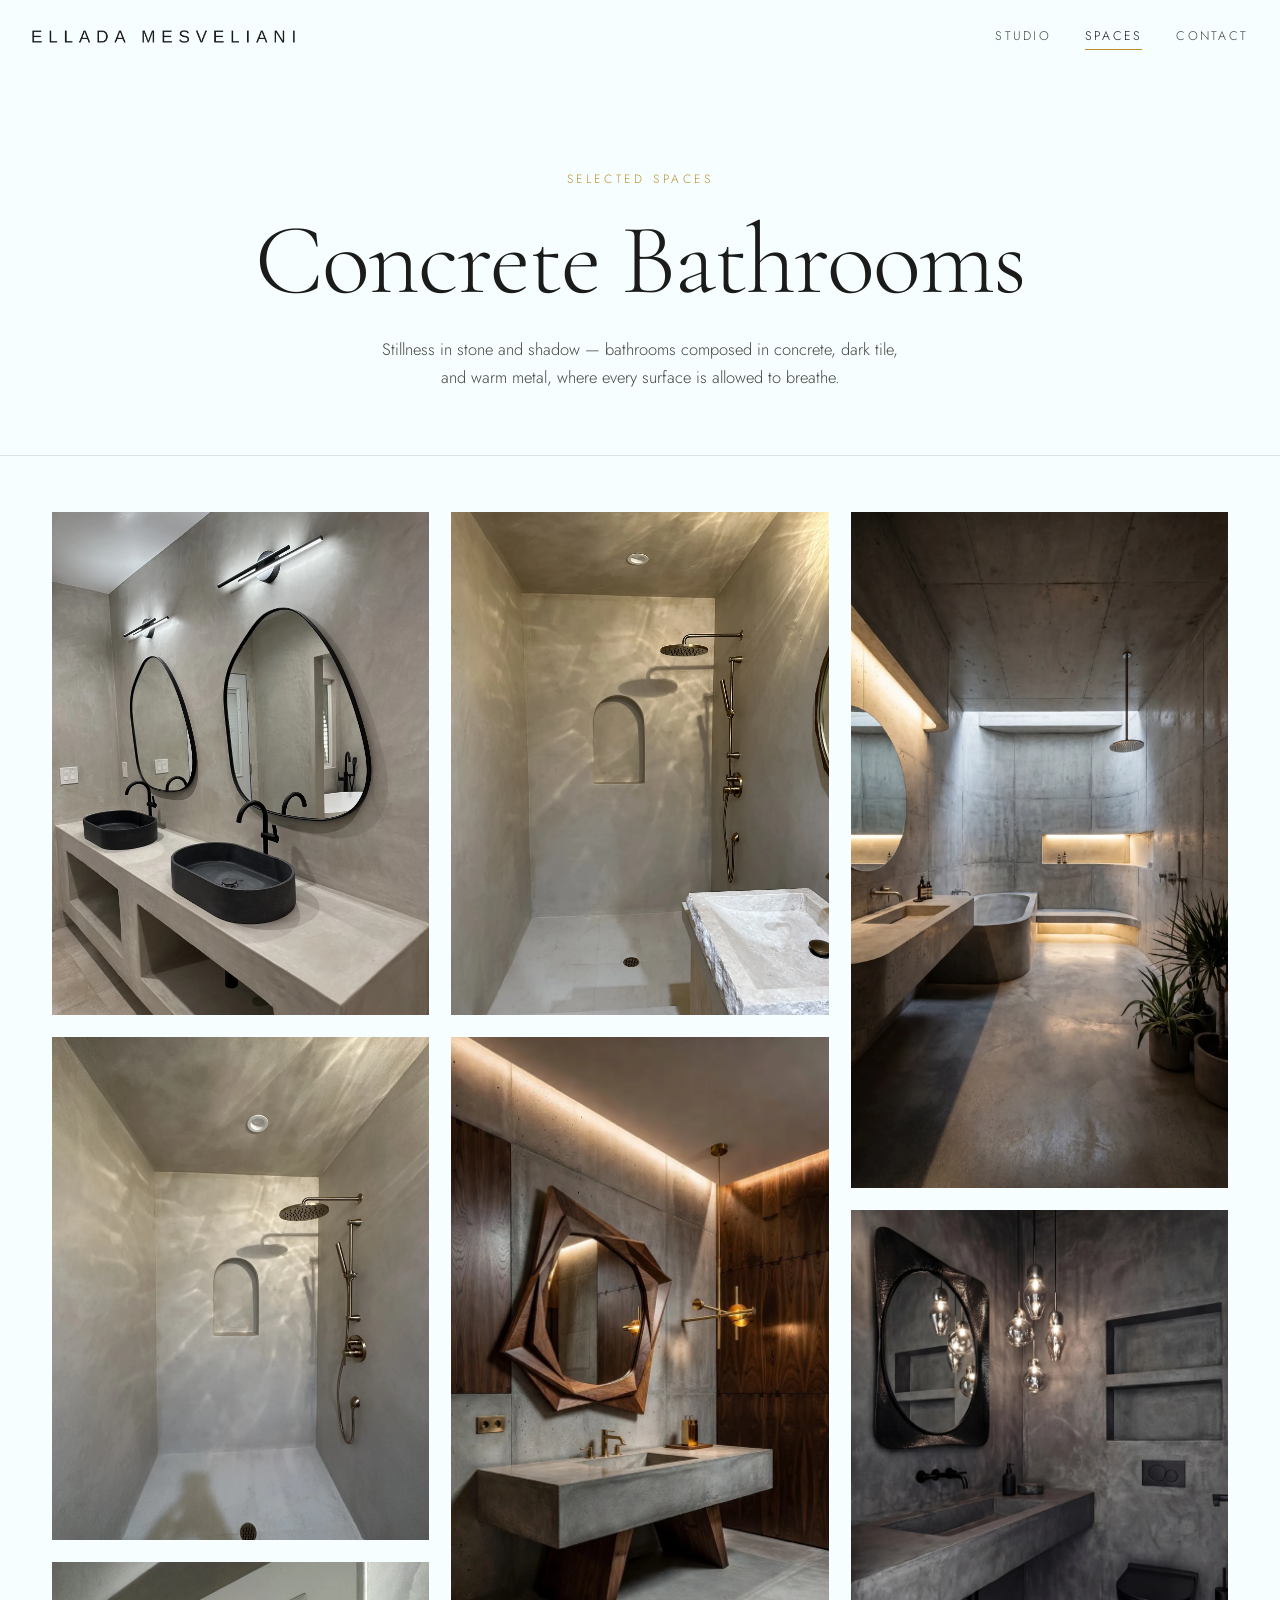
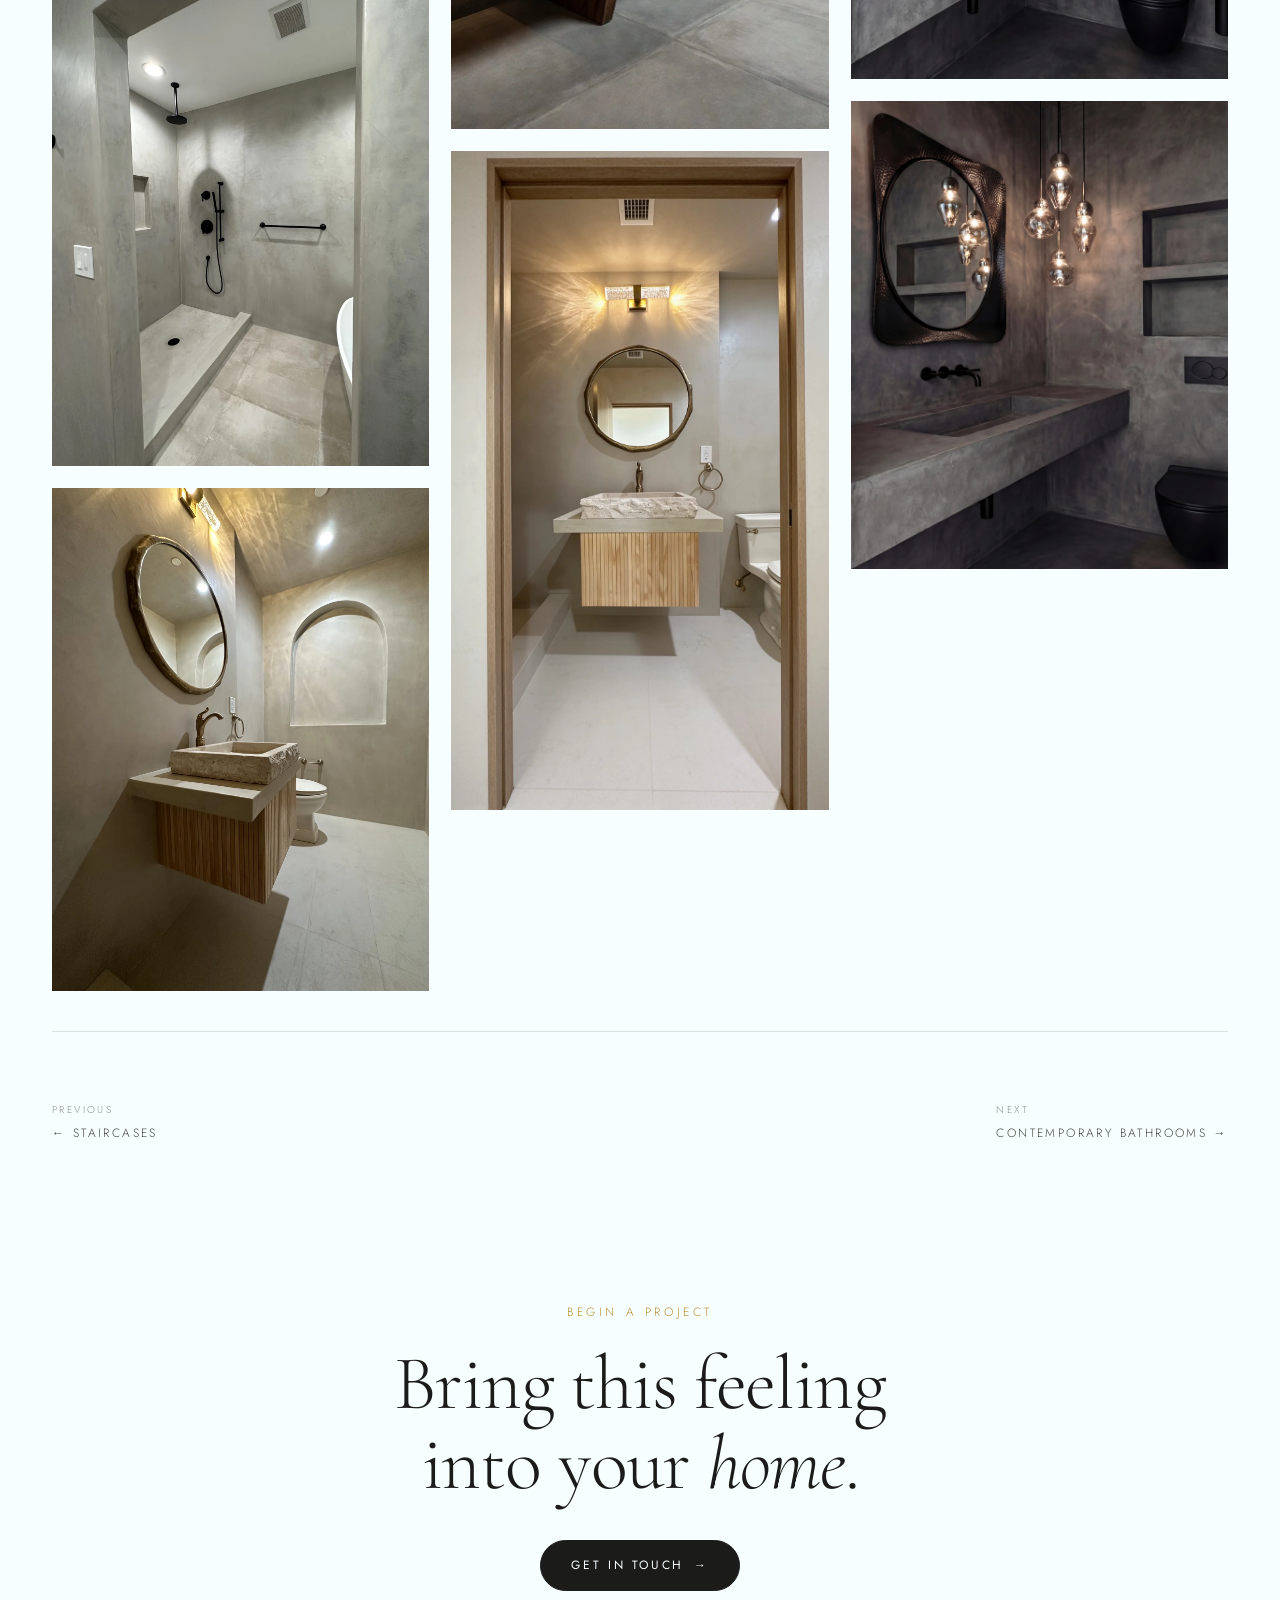
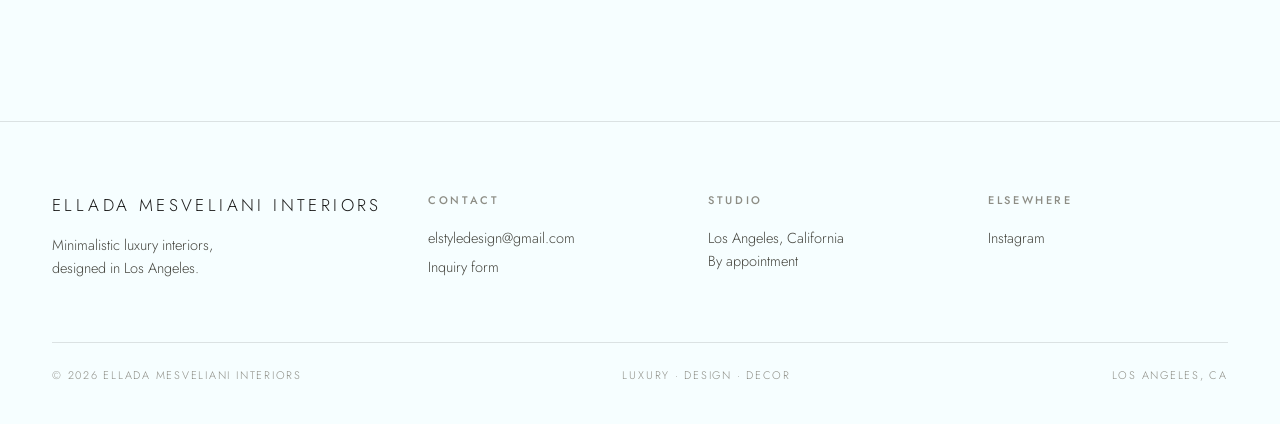
==== commit ff08adfb: "Use crisp graphic wordmark as nav logo Replace the top-left brand text with a high-resolution transp" ====
--- a/bathrooms.html
+++ b/bathrooms.html
@@ -13,7 +13,7 @@
 <body>
 
 <nav class="nav scrolled" id="nav">
-  <a href="index.html" class="mark">Ellada Mesveliani</a>
+  <a href="index.html" class="mark"><img src="uploads/wordmark.png" alt="Ellada Mesveliani Interiors" /></a>
   <div class="links" id="navLinks">
     <a href="index.html#studio">Studio</a>
     <a href="index.html#spaces" class="active">Spaces</a>
--- a/styles.css
+++ b/styles.css
@@ -66,9 +66,19 @@
 }
 .nav .mark {
   font-size: 15px;
-  letter-spacing: 0.22em;
-  font-weight: 400;
-  text-transform: uppercase;
+  letter-spacing: 0.34em;
+  font-weight: 300;
+  text-transform: uppercase;
+  display: inline-flex;
+  align-items: center;
+}
+.nav .mark img {
+  height: 13px;
+  width: auto;
+  display: block;
+}
+@media (max-width: 560px) {
+  .nav .mark img { height: 11px; }
 }
 .nav .links { display: flex; gap: 34px; }
 .nav .links a {
@@ -290,9 +300,13 @@
 .tile.has-photo .label { color: #fff; }
 .tile .label {
   position: absolute;
-  left: 26px; bottom: 22px;
+  left: 26px; right: 26px; bottom: 22px;
   z-index: 2;
   color: var(--ink);
+  display: flex;
+  align-items: flex-end;
+  justify-content: space-between;
+  gap: 18px;
   transition: transform 0.5s cubic-bezier(0.2,0.8,0.2,1);
 }
 .tile .label .k {
@@ -300,13 +314,15 @@
   letter-spacing: 0.26em;
   text-transform: uppercase;
   color: var(--gold);
+  padding-bottom: 6px;
+  white-space: nowrap;
 }
 .tile .label .t {
   font-family: var(--serif);
   font-size: 28px;
   font-weight: 300;
   line-height: 1.1;
-  margin-top: 4px;
+  text-align: right;
 }
 .tile .num {
   position: absolute;
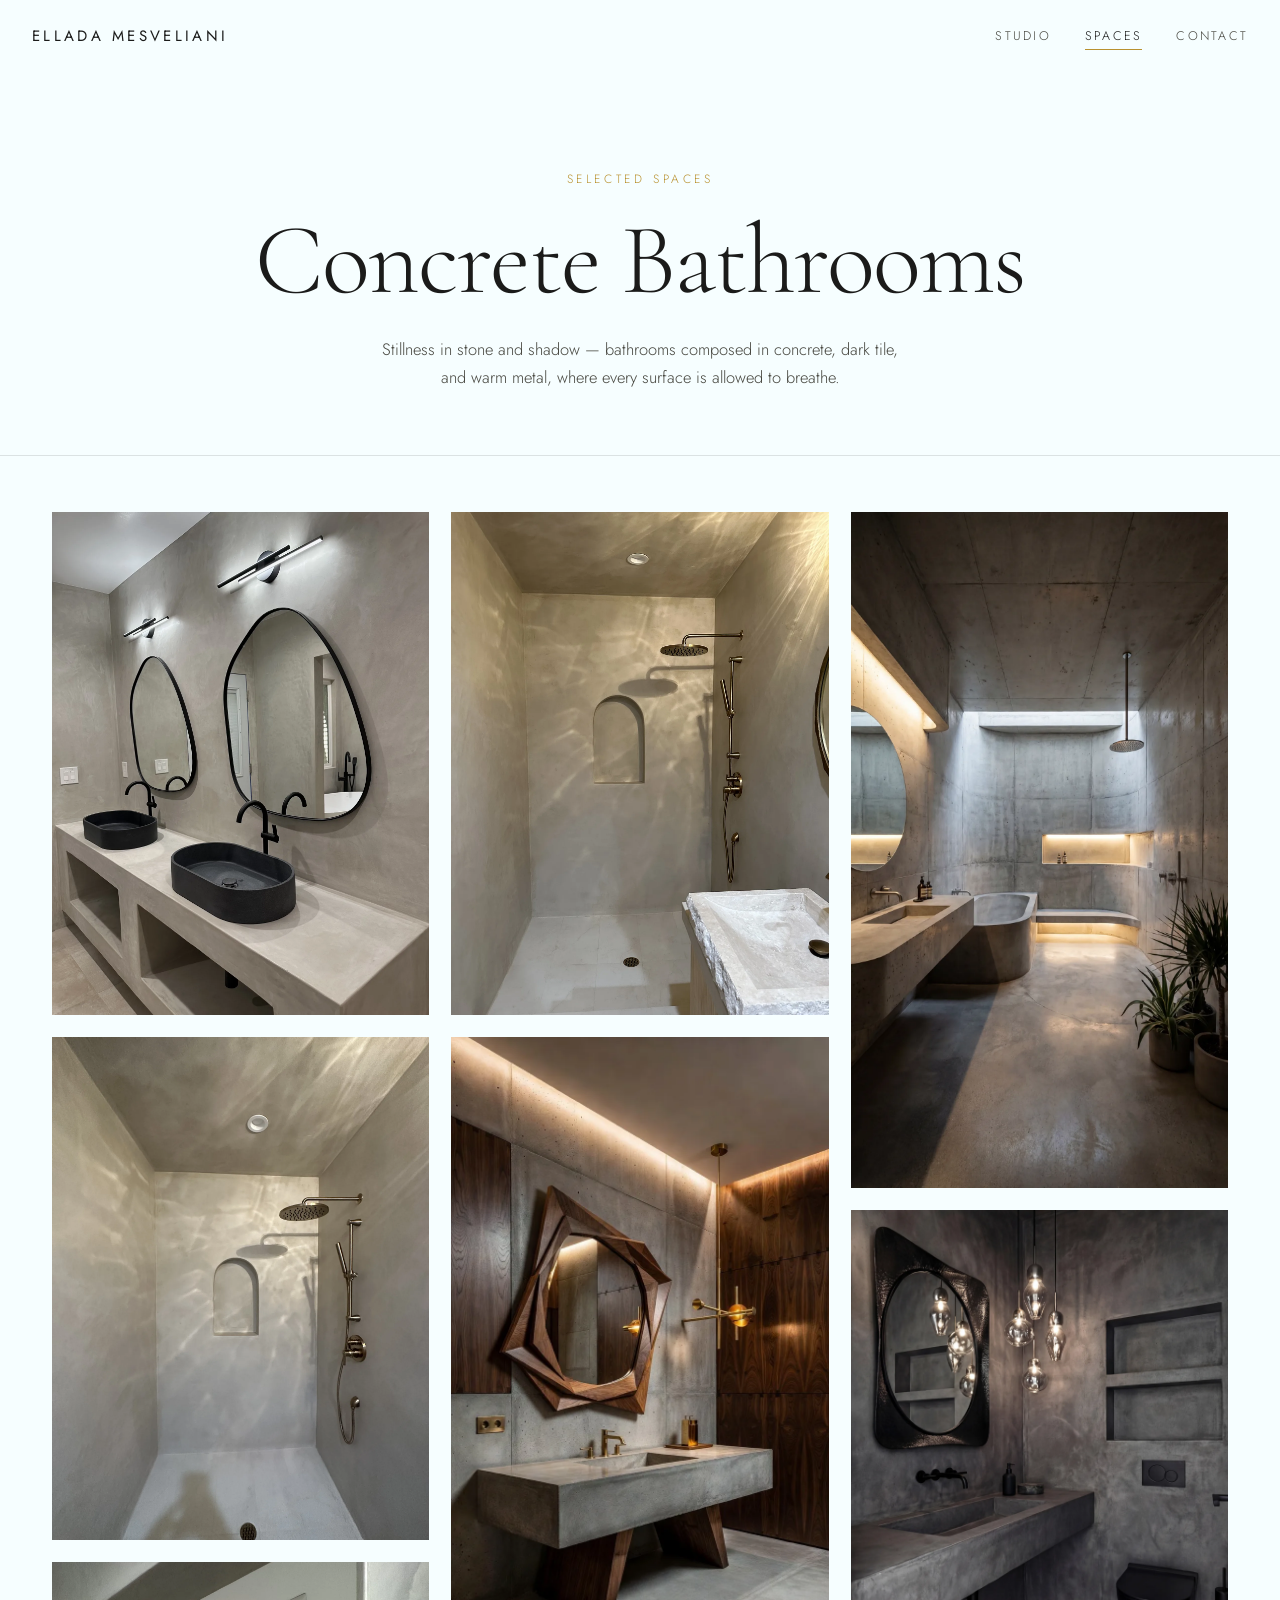
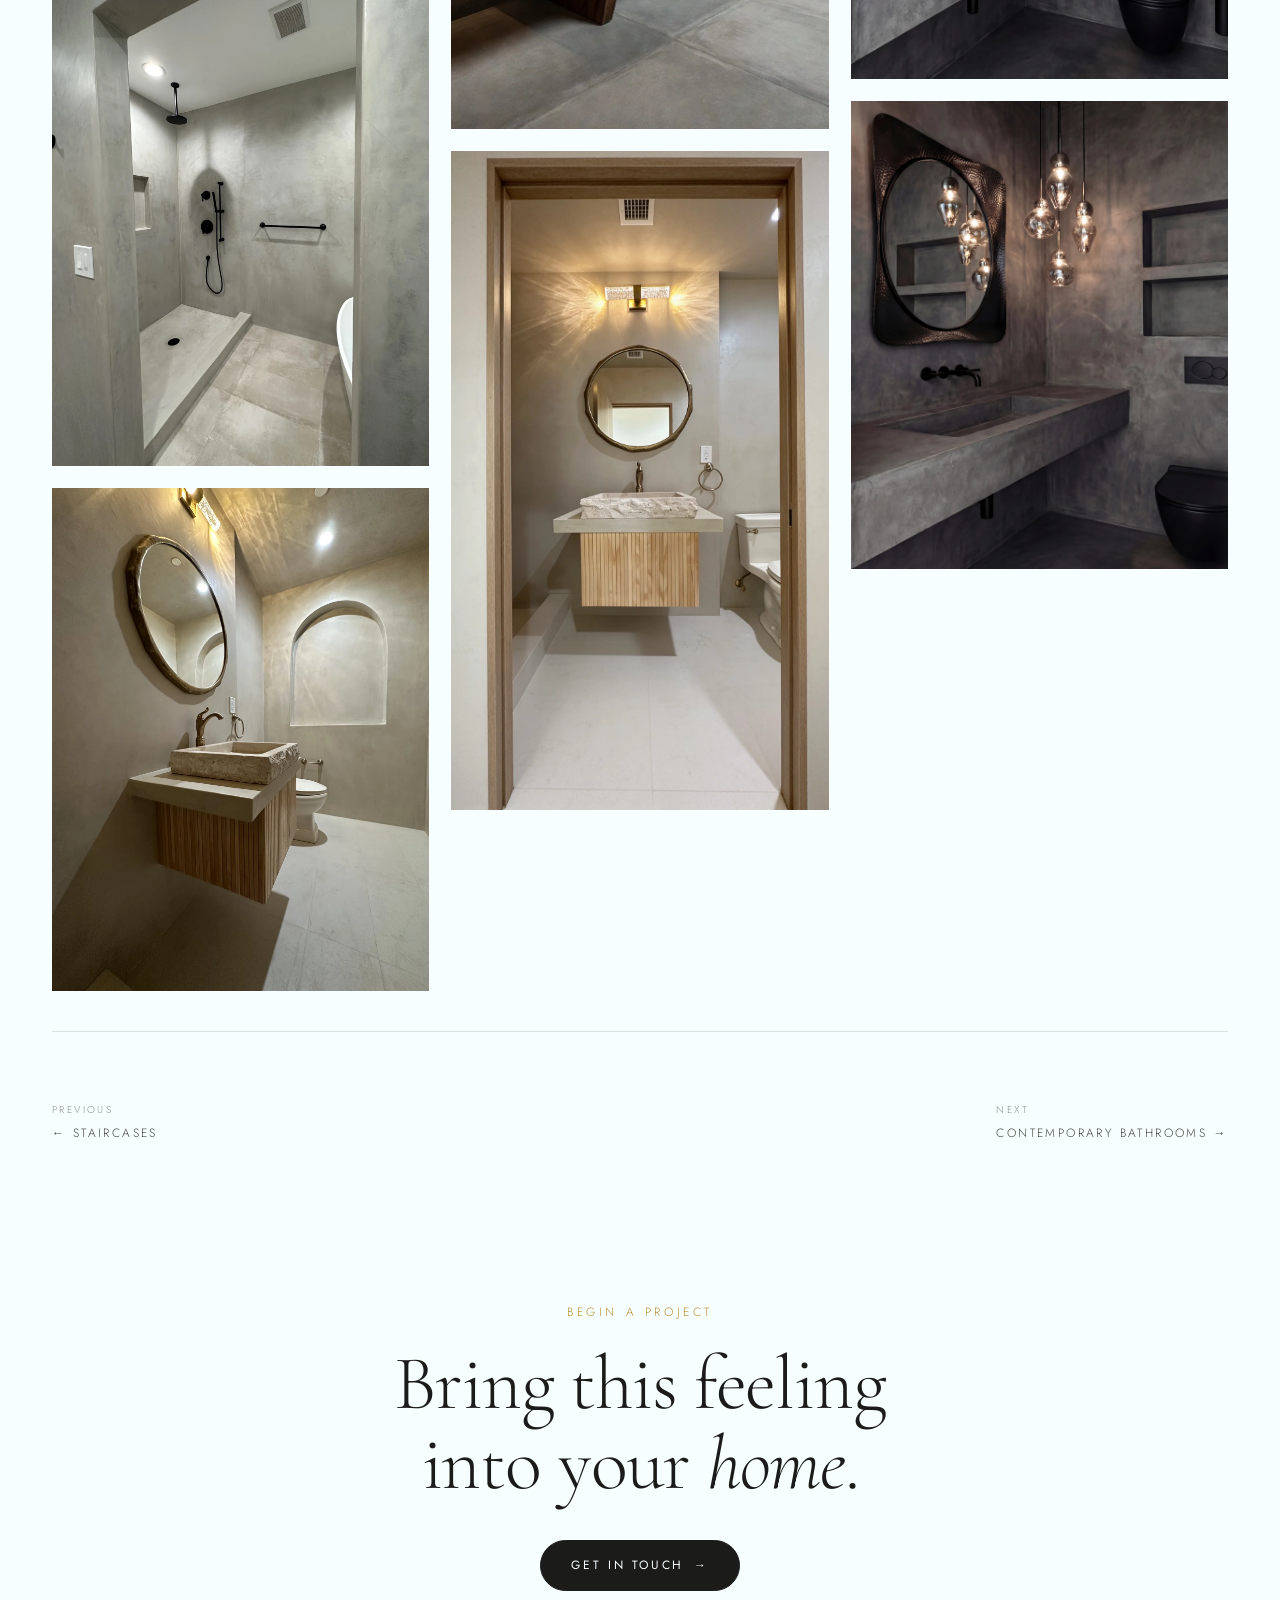
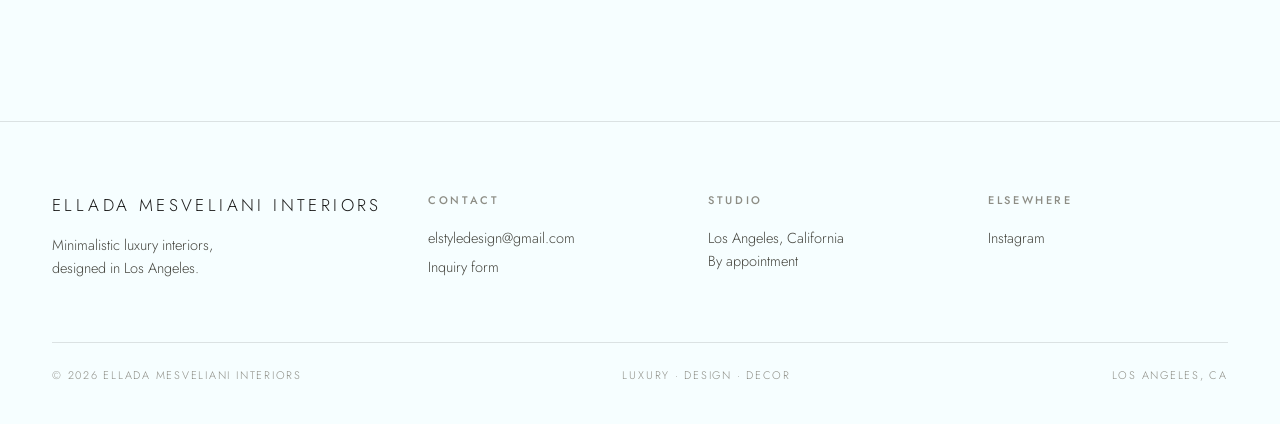
==== commit d10743e2: "Revert nav logo to original text brand mark Remove the image wordmark and restore the original live-" ====
--- a/bathrooms.html
+++ b/bathrooms.html
@@ -13,7 +13,7 @@
 <body>
 
 <nav class="nav scrolled" id="nav">
-  <a href="index.html" class="mark"><img src="uploads/wordmark.png" alt="Ellada Mesveliani Interiors" /></a>
+  <a href="index.html" class="mark">Ellada Mesveliani</a>
   <div class="links" id="navLinks">
     <a href="index.html#studio">Studio</a>
     <a href="index.html#spaces" class="active">Spaces</a>
--- a/styles.css
+++ b/styles.css
@@ -66,19 +66,9 @@
 }
 .nav .mark {
   font-size: 15px;
-  letter-spacing: 0.34em;
-  font-weight: 300;
-  text-transform: uppercase;
-  display: inline-flex;
-  align-items: center;
-}
-.nav .mark img {
-  height: 13px;
-  width: auto;
-  display: block;
-}
-@media (max-width: 560px) {
-  .nav .mark img { height: 11px; }
+  letter-spacing: 0.22em;
+  font-weight: 400;
+  text-transform: uppercase;
 }
 .nav .links { display: flex; gap: 34px; }
 .nav .links a {
